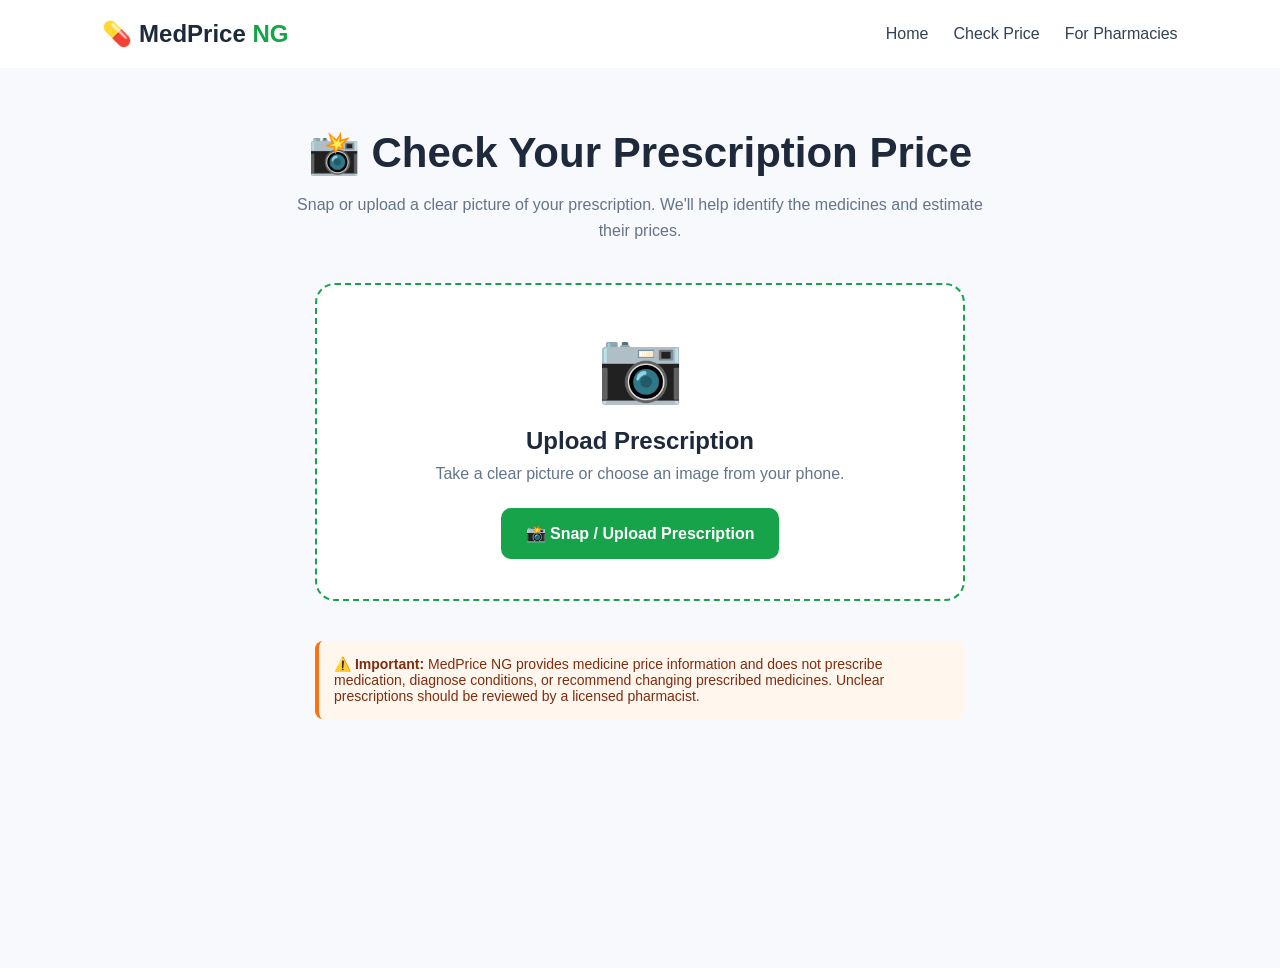
==== check-price.html @ c94e7ce8 "Create check-price.html" ====
<!DOCTYPE html>
<html lang="en">
<head>
<meta charset="UTF-8">
<meta name="viewport" content="width=device-width, initial-scale=1.0">

<title>Check Prescription Price | MedPrice NG</title>

<link rel="stylesheet" href="style.css">

<style>

.check-page {
  min-height: 100vh;
  padding: 60px 7%;
  background: #f7f9fc;
}

.check-header {
  text-align: center;
  max-width: 700px;
  margin: auto;
}

.check-header h1 {
  font-size: 42px;
  margin-bottom: 15px;
}

.check-header p {
  color: #64748b;
  line-height: 1.6;
}

.upload-box {
  max-width: 650px;
  margin: 40px auto;
  background: white;
  border-radius: 20px;
  padding: 40px;
  text-align: center;
  border: 2px dashed #16a34a;
}

.camera-icon {
  font-size: 70px;
  margin-bottom: 20px;
}

.upload-box h2 {
  margin-bottom: 10px;
}

.upload-box p {
  color: #64748b;
  margin-bottom: 25px;
}

.upload-btn {
  display: inline-block;
  background: #16a34a;
  color: white;
  padding: 16px 25px;
  border-radius: 10px;
  cursor: pointer;
  font-weight: bold;
}

.upload-btn:hover {
  background: #15803d;
}

#prescriptionImage {
  display: none;
}

.preview-container {
  display: none;
  max-width: 650px;
  margin: 30px auto;
  text-align: center;
}

.preview-container img {
  max-width: 100%;
  max-height: 400px;
  border-radius: 15px;
}

.analyse-btn {
  margin-top: 20px;
  background: #052e16;
  color: white;
  border: none;
  padding: 16px 30px;
  border-radius: 10px;
  font-size: 16px;
  cursor: pointer;
}

.analyse-btn:hover {
  background: #14532d;
}

.result-box {
  display: none;
  max-width: 750px;
  margin: 40px auto;
  background: white;
  padding: 35px;
  border-radius: 20px;
}

.result-box h2 {
  text-align: center;
  margin-bottom: 25px;
}

.loading {
  display: none;
  text-align: center;
  margin-top: 25px;
  color: #16a34a;
  font-weight: bold;
}

.notice {
  max-width: 650px;
  margin: auto;
  background: #fff7ed;
  border-left: 4px solid #f97316;
  padding: 15px;
  border-radius: 8px;
  font-size: 14px;
  color: #7c2d12;
}

</style>
</head>

<body>

<nav>
  <div class="logo">
    💊 MedPrice <span>NG</span>
  </div>

  <div class="nav-links">
    <a href="index.html">Home</a>
    <a href="check-price.html">Check Price</a>
    <a href="pharmacy.html">For Pharmacies</a>
  </div>
</nav>


<section class="check-page">

  <div class="check-header">

    <h1>📸 Check Your Prescription Price</h1>

    <p>
      Snap or upload a clear picture of your prescription.
      We'll help identify the medicines and estimate their prices.
    </p>

  </div>


  <div class="upload-box">

    <div class="camera-icon">📷</div>

    <h2>Upload Prescription</h2>

    <p>
      Take a clear picture or choose an image from your phone.
    </p>

    <label for="prescriptionImage" class="upload-btn">
      📸 Snap / Upload Prescription
    </label>

    <input
      type="file"
      id="prescriptionImage"
      accept="image/*"
      capture="environment"
    >

  </div>


  <div class="preview-container" id="previewContainer">

    <h3>Your Prescription</h3>

    <br>

    <img id="imagePreview">

    <br>

    <button class="analyse-btn" onclick="analysePrescription()">
      🤖 Analyse Prescription & Check Prices
    </button>

    <div class="loading" id="loading">
      ⏳ Analysing prescription...
    </div>

  </div>


  <div class="result-box" id="resultBox">

    <h2>💊 Prescription Analysis</h2>

    <p id="resultText">
      Your prescription results will appear here.
    </p>

  </div>


  <div class="notice">

    ⚠️ <strong>Important:</strong> MedPrice NG provides medicine price
    information and does not prescribe medication, diagnose conditions,
    or recommend changing prescribed medicines. Unclear prescriptions
    should be reviewed by a licensed pharmacist.

  </div>

</section>


<script>

const prescriptionImage =
document.getElementById("prescriptionImage");

const imagePreview =
document.getElementById("imagePreview");

const previewContainer =
document.getElementById("previewContainer");


prescriptionImage.addEventListener("change", function() {

  const file = this.files[0];

  if (file) {

    imagePreview.src =
    URL.createObjectURL(file);

    previewContainer.style.display = "block";

  }

});


function analysePrescription() {

  document.getElementById("loading").style.display = "block";

  /*
  NEXT VERSION:

  The uploaded image will be sent to:

  1. OCR / AI service
  2. Medicine identification system
  3. Firebase medicine price database
  4. Pharmacy comparison system

  */

  setTimeout(function() {

    document.getElementById("loading").style.display = "none";

    document.getElementById("resultBox").style.display = "block";

    document.getElementById("resultText").innerHTML = `

      <strong>Prescription uploaded successfully.</strong>

      <br><br>

      🤖 AI prescription analysis will be connected in the next stage.

      <br><br>

      💊 The system will identify medicines, strength,
      dosage and quantity before checking participating
      pharmacy prices.

    `;

  }, 1500);

}

</script>

</body>
  </html>
---- style.css ----
* {
  margin: 0;
  padding: 0;
  box-sizing: border-box;
  font-family: Arial, sans-serif;
}

body {
  background: #f7f9fc;
  color: #1e293b;
}

/* Navigation */

nav {
  display: flex;
  justify-content: space-between;
  align-items: center;
  padding: 20px 8%;
  background: white;
}

.logo {
  font-size: 24px;
  font-weight: bold;
}

.logo span {
  color: #16a34a;
}

.nav-links {
  display: flex;
  gap: 25px;
}

.nav-links a {
  text-decoration: none;
  color: #334155;
  font-weight: 500;
}

/* Hero */

.hero {
  min-height: 80vh;
  display: flex;
  align-items: center;
  padding: 80px 10%;
  background:
    radial-gradient(circle at top right, #dcfce7, transparent 40%),
    #f8fafc;
}

.hero-content {
  max-width: 750px;
}

.badge {
  display: inline-block;
  background: #dcfce7;
  color: #15803d;
  padding: 10px 16px;
  border-radius: 30px;
  font-size: 14px;
  margin-bottom: 25px;
}

.hero h1 {
  font-size: 65px;
  line-height: 1.1;
  margin-bottom: 25px;
}

.hero h1 span {
  color: #16a34a;
}

.hero p {
  font-size: 20px;
  line-height: 1.6;
  color: #64748b;
  max-width: 650px;
}

.hero-buttons {
  display: flex;
  gap: 15px;
  margin-top: 35px;
  flex-wrap: wrap;
}

.primary-btn,
.secondary-btn {
  padding: 16px 24px;
  border-radius: 10px;
  text-decoration: none;
  font-weight: bold;
  display: inline-block;
}

.primary-btn {
  background: #16a34a;
  color: white;
}

.secondary-btn {
  background: white;
  color: #16a34a;
  border: 2px solid #16a34a;
}

.disclaimer {
  font-size: 13px !important;
  margin-top: 25px;
}

/* How It Works */

.how-it-works {
  padding: 90px 10%;
  text-align: center;
}

.how-it-works h2 {
  font-size: 40px;
  margin-bottom: 60px;
}

.steps {
  display: grid;
  grid-template-columns: repeat(4, 1fr);
  gap: 25px;
}

.step {
  background: white;
  padding: 35px 25px;
  border-radius: 15px;
  box-shadow: 0 10px 30px rgba(0,0,0,0.05);
}

.step-number {
  width: 50px;
  height: 50px;
  background: #16a34a;
  color: white;
  border-radius: 50%;
  display: flex;
  align-items: center;
  justify-content: center;
  margin: auto auto 20px;
  font-weight: bold;
}

.step h3 {
  margin-bottom: 15px;
}

.step p {
  color: #64748b;
  line-height: 1.6;
}

/* Why Section */

.why {
  padding: 100px 10%;
  background: #052e16;
  color: white;
  text-align: center;
}

.why h2 {
  font-size: 45px;
  max-width: 800px;
  margin: auto;
}

.why p {
  max-width: 700px;
  margin: 25px auto 35px;
  line-height: 1.7;
  color: #d1fae5;
}

.why .primary-btn {
  background: white;
  color: #15803d;
}

/* Footer */

footer {
  background: #020617;
  color: white;
  text-align: center;
  padding: 45px 20px;
}

footer p {
  margin-top: 10px;
  color: #94a3b8;
}

.footer-small {
  font-size: 13px;
  max-width: 500px;
  margin: 20px auto;
}

/* Mobile */

@media(max-width: 768px) {

  nav {
    padding: 18px 5%;
  }

  .nav-links {
    display: none;
  }

  .hero {
    padding: 70px 7%;
  }

  .hero h1 {
    font-size: 45px;
  }

  .hero p {
    font-size: 17px;
  }

  .steps {
    grid-template-columns: 1fr;
  }

  .how-it-works h2 {
    font-size: 32px;
  }

  .why h2 {
    font-size: 34px;
  }

}
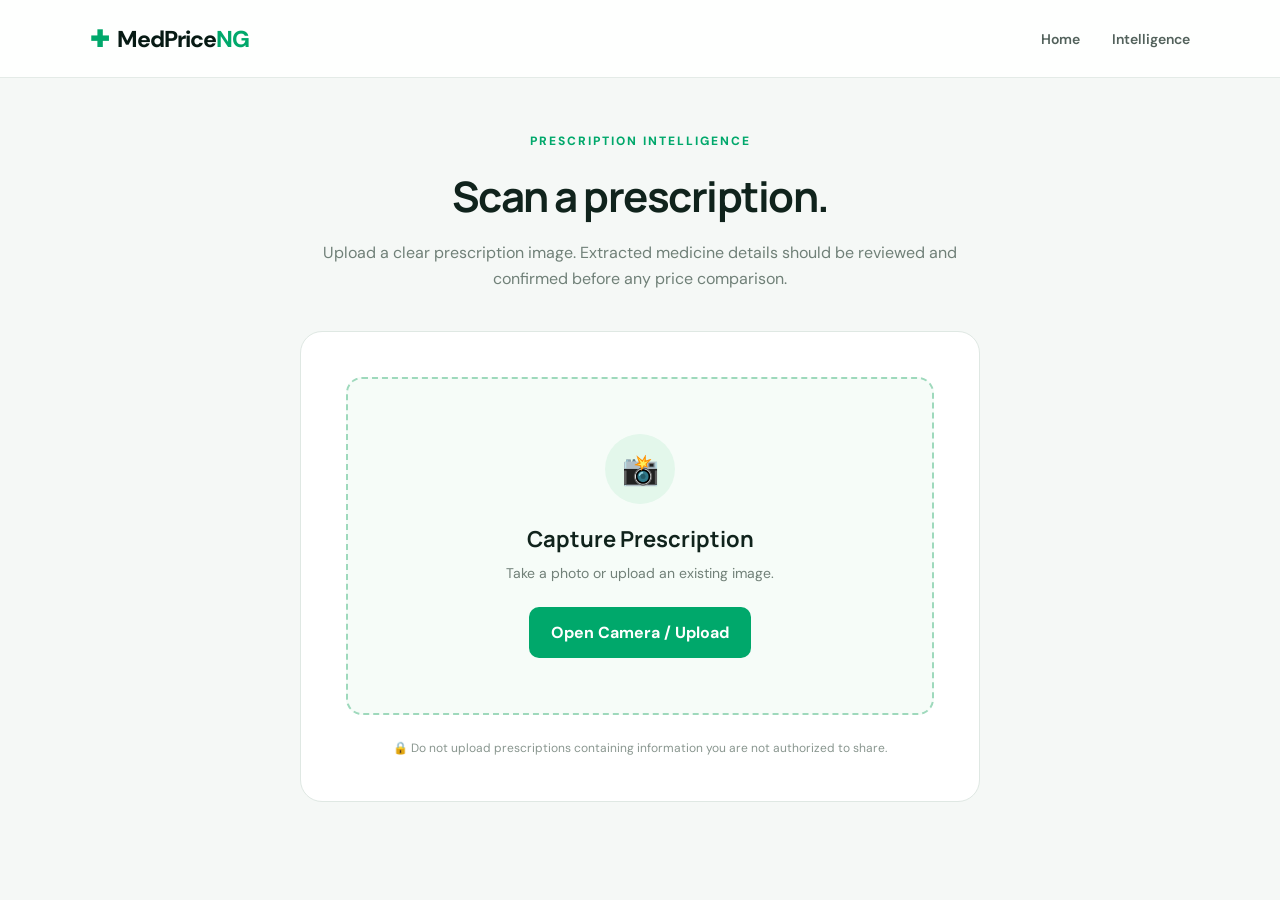
==== commit 812bffc0: "Revamp check-price.html layout and styles Updated the layout and styling of the prescription price c" ====
--- a/check-price.html
+++ b/check-price.html
@@ -4,135 +4,385 @@
 <meta charset="UTF-8">
 <meta name="viewport" content="width=device-width, initial-scale=1.0">
 
-<title>Check Prescription Price | MedPrice NG</title>
+<title>Prescription Scanner | MedPrice NG</title>
 
 <link rel="stylesheet" href="style.css">
 
 <style>
 
-.check-page {
-  min-height: 100vh;
-  padding: 60px 7%;
-  background: #f7f9fc;
-}
-
-.check-header {
+body {
+  background: #f5f8f6;
+}
+
+/* PAGE */
+
+.scanner-page {
+  min-height: calc(100vh - 78px);
+  padding: 55px 7%;
+}
+
+/* HEADER */
+
+.scanner-header {
   text-align: center;
   max-width: 700px;
+  margin: 0 auto 40px;
+}
+
+.scanner-header h1 {
+  font-size: 42px;
+  letter-spacing: -1.5px;
+}
+
+.scanner-header p {
+  color: #708078;
+  margin-top: 15px;
+  line-height: 1.6;
+}
+
+/* UPLOAD */
+
+.upload-card {
+  max-width: 680px;
   margin: auto;
-}
-
-.check-header h1 {
-  font-size: 42px;
-  margin-bottom: 15px;
-}
-
-.check-header p {
-  color: #64748b;
-  line-height: 1.6;
-}
-
-.upload-box {
-  max-width: 650px;
-  margin: 40px auto;
   background: white;
-  border-radius: 20px;
-  padding: 40px;
+  border: 1px solid #dfe8e3;
+  border-radius: 22px;
+  padding: 45px;
   text-align: center;
-  border: 2px dashed #16a34a;
-}
-
-.camera-icon {
-  font-size: 70px;
-  margin-bottom: 20px;
-}
-
-.upload-box h2 {
-  margin-bottom: 10px;
-}
-
-.upload-box p {
-  color: #64748b;
-  margin-bottom: 25px;
-}
-
-.upload-btn {
+}
+
+.upload-zone {
+  border: 2px dashed #9ed9bc;
+  background: #f6fcf8;
+  border-radius: 16px;
+  padding: 55px 25px;
+}
+
+.camera-circle {
+  width: 70px;
+  height: 70px;
+  background: #e3f7eb;
+  border-radius: 50%;
+  display: flex;
+  justify-content: center;
+  align-items: center;
+  font-size: 30px;
+  margin: auto auto 20px;
+}
+
+.upload-zone h2 {
+  font-size: 22px;
+}
+
+.upload-zone p {
+  color: #718078;
+  margin: 10px auto 25px;
+  font-size: 14px;
+}
+
+.upload-button {
   display: inline-block;
-  background: #16a34a;
+  background: #00a86b;
   color: white;
-  padding: 16px 25px;
+  padding: 15px 22px;
   border-radius: 10px;
+  font-weight: bold;
   cursor: pointer;
-  font-weight: bold;
-}
-
-.upload-btn:hover {
-  background: #15803d;
 }
 
 #prescriptionImage {
   display: none;
 }
 
-.preview-container {
+.security-note {
+  margin-top: 25px;
+  font-size: 12px;
+  color: #89968f;
+}
+
+/* PREVIEW */
+
+.preview-section {
   display: none;
-  max-width: 650px;
-  margin: 30px auto;
+  max-width: 850px;
+  margin: auto;
+}
+
+.preview-grid {
+  display: grid;
+  grid-template-columns: 1fr 1fr;
+  gap: 25px;
+}
+
+.image-card,
+.info-card {
+  background: white;
+  border: 1px solid #e0e7e3;
+  border-radius: 18px;
+  padding: 25px;
+}
+
+.card-label {
+  font-size: 11px;
+  letter-spacing: 1.5px;
+  color: #819089;
+  font-weight: bold;
+  margin-bottom: 20px;
+}
+
+.image-preview {
+  width: 100%;
+  max-height: 400px;
+  object-fit: contain;
+  border-radius: 12px;
+  background: #f4f6f5;
+}
+
+.info-card h2 {
+  font-size: 30px;
+  line-height: 1.15;
+}
+
+.info-card p {
+  color: #718078;
+  line-height: 1.6;
+  margin: 18px 0 30px;
+}
+
+.analyse-button {
+  width: 100%;
+  border: none;
+  background: #071a14;
+  color: white;
+  padding: 17px;
+  border-radius: 10px;
+  font-weight: bold;
+  font-size: 15px;
+  cursor: pointer;
+}
+
+/* ANALYSIS */
+
+.analysis-section {
+  display: none;
+  max-width: 850px;
+  margin: auto;
+}
+
+.analysis-card {
+  background: white;
+  border-radius: 22px;
+  border: 1px solid #e0e7e3;
+  padding: 40px;
+}
+
+.analysis-top {
+  display: flex;
+  justify-content: space-between;
+  align-items: center;
+}
+
+.analysis-top h2 {
+  font-size: 28px;
+}
+
+.live-analysis {
+  color: #00a86b;
+  background: #e8f8ef;
+  padding: 8px 12px;
+  border-radius: 20px;
+  font-size: 11px;
+  font-weight: bold;
+}
+
+/* SCANNER */
+
+.scan-area {
+  height: 260px;
+  margin: 30px 0;
+  background: #071a14;
+  border-radius: 16px;
+  position: relative;
+  overflow: hidden;
+}
+
+.scan-area img {
+  width: 100%;
+  height: 100%;
+  object-fit: contain;
+  opacity: 0.6;
+}
+
+.scan-line {
+  position: absolute;
+  width: 100%;
+  height: 3px;
+  background: #00e68a;
+  top: 0;
+  box-shadow: 0 0 15px #00e68a;
+  animation: scan 2s linear infinite;
+}
+
+@keyframes scan {
+  0% { top: 0; }
+  100% { top: 100%; }
+}
+
+/* PROCESSING */
+
+.processing-list {
+  margin-top: 25px;
+}
+
+.process-item {
+  padding: 16px 0;
+  border-bottom: 1px solid #edf1ef;
+  color: #8a9690;
+  display: flex;
+  justify-content: space-between;
+}
+
+.process-item.active {
+  color: #15231d;
+  font-weight: bold;
+}
+
+.process-item.complete {
+  color: #00a86b;
+}
+
+/* RESULTS */
+
+.results-section {
+  display: none;
+  max-width: 900px;
+  margin: auto;
+}
+
+.results-header {
   text-align: center;
-}
-
-.preview-container img {
-  max-width: 100%;
-  max-height: 400px;
-  border-radius: 15px;
-}
-
-.analyse-btn {
-  margin-top: 20px;
-  background: #052e16;
+  margin-bottom: 30px;
+}
+
+.results-header h1 {
+  font-size: 38px;
+}
+
+.results-header p {
+  color: #718078;
+  margin-top: 12px;
+}
+
+/* MEDICINE TABLE */
+
+.medicine-card {
+  background: white;
+  border-radius: 18px;
+  border: 1px solid #e0e7e3;
+  overflow: hidden;
+}
+
+.medicine-row {
+  display: grid;
+  grid-template-columns: 2fr 1fr 1fr 80px;
+  gap: 15px;
+  padding: 20px 25px;
+  border-bottom: 1px solid #edf1ef;
+  align-items: center;
+}
+
+.medicine-row.header {
+  background: #f7faf8;
+  font-size: 10px;
+  font-weight: bold;
+  color: #829089;
+  letter-spacing: 1px;
+}
+
+.medicine-name {
+  font-weight: bold;
+}
+
+.confidence {
+  background: #e8f8ef;
+  color: #008653;
+  padding: 6px 9px;
+  border-radius: 20px;
+  font-size: 11px;
+  display: inline-block;
+}
+
+.edit-button {
+  border: 1px solid #dce5e0;
+  background: white;
+  padding: 8px;
+  border-radius: 7px;
+  cursor: pointer;
+}
+
+.confirm-area {
+  margin-top: 25px;
+  background: #071a14;
   color: white;
+  padding: 30px;
+  border-radius: 18px;
+  display: flex;
+  justify-content: space-between;
+  align-items: center;
+}
+
+.confirm-area p {
+  color: #a6b8af;
+  font-size: 13px;
+  margin-top: 7px;
+}
+
+.confirm-button {
   border: none;
-  padding: 16px 30px;
+  background: #00a86b;
+  color: white;
+  padding: 15px 20px;
   border-radius: 10px;
-  font-size: 16px;
+  font-weight: bold;
   cursor: pointer;
 }
 
-.analyse-btn:hover {
-  background: #14532d;
-}
-
-.result-box {
-  display: none;
-  max-width: 750px;
-  margin: 40px auto;
-  background: white;
-  padding: 35px;
-  border-radius: 20px;
-}
-
-.result-box h2 {
-  text-align: center;
-  margin-bottom: 25px;
-}
-
-.loading {
-  display: none;
-  text-align: center;
-  margin-top: 25px;
-  color: #16a34a;
-  font-weight: bold;
-}
-
-.notice {
-  max-width: 650px;
-  margin: auto;
-  background: #fff7ed;
-  border-left: 4px solid #f97316;
-  padding: 15px;
-  border-radius: 8px;
-  font-size: 14px;
-  color: #7c2d12;
+/* MOBILE */
+
+@media(max-width: 700px) {
+
+  .scanner-page {
+    padding: 35px 5%;
+  }
+
+  .scanner-header h1 {
+    font-size: 32px;
+  }
+
+  .upload-card {
+    padding: 20px;
+  }
+
+  .preview-grid {
+    grid-template-columns: 1fr;
+  }
+
+  .medicine-row {
+    grid-template-columns: 1.5fr 1fr 70px;
+    font-size: 13px;
+  }
+
+  .medicine-row div:nth-child(3) {
+    display: none;
+  }
+
+  .confirm-area {
+    flex-direction: column;
+    align-items: flex-start;
+    gap: 20px;
+  }
+
 }
 
 </style>
@@ -140,168 +390,374 @@
 
 <body>
 
-<nav>
-  <div class="logo">
-    💊 MedPrice <span>NG</span>
-  </div>
+<nav class="navbar">
+
+  <a href="index.html" class="logo">
+    <span class="logo-icon">✚</span>
+    MedPrice<span>NG</span>
+  </a>
 
   <div class="nav-links">
     <a href="index.html">Home</a>
-    <a href="check-price.html">Check Price</a>
-    <a href="pharmacy.html">For Pharmacies</a>
+    <a href="dashboard.html">Intelligence</a>
   </div>
+
 </nav>
 
 
-<section class="check-page">
-
-  <div class="check-header">
-
-    <h1>📸 Check Your Prescription Price</h1>
+<main class="scanner-page">
+
+<!-- UPLOAD SCREEN -->
+
+<section id="uploadSection">
+
+  <div class="scanner-header">
+
+    <div class="section-label">PRESCRIPTION INTELLIGENCE</div>
+
+    <h1>Scan a prescription.</h1>
 
     <p>
-      Snap or upload a clear picture of your prescription.
-      We'll help identify the medicines and estimate their prices.
+      Upload a clear prescription image. Extracted medicine details should
+      be reviewed and confirmed before any price comparison.
     </p>
 
   </div>
 
 
-  <div class="upload-box">
-
-    <div class="camera-icon">📷</div>
-
-    <h2>Upload Prescription</h2>
+  <div class="upload-card">
+
+    <div class="upload-zone">
+
+      <div class="camera-circle">📸</div>
+
+      <h2>Capture Prescription</h2>
+
+      <p>
+        Take a photo or upload an existing image.
+      </p>
+
+      <label for="prescriptionImage" class="upload-button">
+        Open Camera / Upload
+      </label>
+
+      <input
+        type="file"
+        id="prescriptionImage"
+        accept="image/*"
+        capture="environment"
+      >
+
+    </div>
+
+    <p class="security-note">
+      🔒 Do not upload prescriptions containing information you are not authorized to share.
+    </p>
+
+  </div>
+
+</section>
+
+
+<!-- PREVIEW SCREEN -->
+
+<section class="preview-section" id="previewSection">
+
+  <div class="preview-grid">
+
+    <div class="image-card">
+
+      <div class="card-label">PRESCRIPTION IMAGE</div>
+
+      <img id="imagePreview" class="image-preview">
+
+    </div>
+
+
+    <div class="info-card">
+
+      <div class="card-label">READY FOR ANALYSIS</div>
+
+      <h2>Let's understand your prescription.</h2>
+
+      <p>
+        MedPrice will extract potential medicine names and details.
+        You will be asked to confirm the results before price matching.
+      </p>
+
+      <button class="analyse-button" onclick="startAnalysis()">
+        ✦ Analyse Prescription
+      </button>
+
+    </div>
+
+  </div>
+
+</section>
+
+
+<!-- ANALYSIS SCREEN -->
+
+<section class="analysis-section" id="analysisSection">
+
+  <div class="analysis-card">
+
+    <div class="analysis-top">
+
+      <div>
+        <div class="section-label">MEDPRICE ENGINE</div>
+        <h2>Analysing prescription</h2>
+      </div>
+
+      <div class="live-analysis">
+        ● PROCESSING
+      </div>
+
+    </div>
+
+
+    <div class="scan-area">
+
+      <img id="scanImage">
+
+      <div class="scan-line"></div>
+
+    </div>
+
+
+    <div class="processing-list">
+
+      <div class="process-item" id="step1">
+        <span>Reading prescription image</span>
+        <span>○</span>
+      </div>
+
+      <div class="process-item" id="step2">
+        <span>Detecting medicine names</span>
+        <span>○</span>
+      </div>
+
+      <div class="process-item" id="step3">
+        <span>Extracting strength and dosage</span>
+        <span>○</span>
+      </div>
+
+      <div class="process-item" id="step4">
+        <span>Preparing medicines for confirmation</span>
+        <span>○</span>
+      </div>
+
+    </div>
+
+  </div>
+
+</section>
+
+
+<!-- RESULTS -->
+
+<section class="results-section" id="resultsSection">
+
+  <div class="results-header">
+
+    <div class="section-label">EXTRACTION RESULTS</div>
+
+    <h1>Please confirm detected medicines</h1>
 
     <p>
-      Take a clear picture or choose an image from your phone.
+      Review the extracted information carefully. Correct anything unclear
+      before continuing to price comparison.
     </p>
 
-    <label for="prescriptionImage" class="upload-btn">
-      📸 Snap / Upload Prescription
-    </label>
-
-    <input
-      type="file"
-      id="prescriptionImage"
-      accept="image/*"
-      capture="environment"
-    >
-
   </div>
 
 
-  <div class="preview-container" id="previewContainer">
-
-    <h3>Your Prescription</h3>
-
-    <br>
-
-    <img id="imagePreview">
-
-    <br>
-
-    <button class="analyse-btn" onclick="analysePrescription()">
-      🤖 Analyse Prescription & Check Prices
+  <div class="medicine-card">
+
+    <div class="medicine-row header">
+
+      <div>MEDICINE</div>
+      <div>STRENGTH</div>
+      <div>AI CONFIDENCE</div>
+      <div>EDIT</div>
+
+    </div>
+
+
+    <!-- DEMO DATA -->
+
+    <div class="medicine-row">
+
+      <div class="medicine-name">Medicine A</div>
+      <div>500mg</div>
+      <div><span class="confidence">Demo</span></div>
+
+      <button class="edit-button">Edit</button>
+
+    </div>
+
+
+    <div class="medicine-row">
+
+      <div class="medicine-name">Medicine B</div>
+      <div>20mg</div>
+      <div><span class="confidence">Demo</span></div>
+
+      <button class="edit-button">Edit</button>
+
+    </div>
+
+
+    <div class="medicine-row">
+
+      <div class="medicine-name">Medicine C</div>
+      <div>1g</div>
+      <div><span class="confidence">Demo</span></div>
+
+      <button class="edit-button">Edit</button>
+
+    </div>
+
+  </div>
+
+
+  <div class="confirm-area">
+
+    <div>
+      <h2>Ready to check prices?</h2>
+
+      <p>
+        Confirmed medicines will be matched against available price records.
+      </p>
+    </div>
+
+    <button class="confirm-button" onclick="showPriceReport()">
+      Confirm & Check Prices →
     </button>
 
-    <div class="loading" id="loading">
-      ⏳ Analysing prescription...
-    </div>
-
   </div>
 
-
-  <div class="result-box" id="resultBox">
-
-    <h2>💊 Prescription Analysis</h2>
-
-    <p id="resultText">
-      Your prescription results will appear here.
-    </p>
-
-  </div>
-
-
-  <div class="notice">
-
-    ⚠️ <strong>Important:</strong> MedPrice NG provides medicine price
-    information and does not prescribe medication, diagnose conditions,
-    or recommend changing prescribed medicines. Unclear prescriptions
-    should be reviewed by a licensed pharmacist.
-
-  </div>
-
 </section>
 
+</main>
+
 
 <script>
 
-const prescriptionImage =
-document.getElementById("prescriptionImage");
-
-const imagePreview =
-document.getElementById("imagePreview");
-
-const previewContainer =
-document.getElementById("previewContainer");
-
-
-prescriptionImage.addEventListener("change", function() {
-
-  const file = this.files[0];
-
-  if (file) {
-
-    imagePreview.src =
-    URL.createObjectURL(file);
-
-    previewContainer.style.display = "block";
+let uploadedImageURL = "";
+
+
+/* IMAGE UPLOAD */
+
+document
+.getElementById("prescriptionImage")
+.addEventListener("change", function(event) {
+
+  const file = event.target.files[0];
+
+  if (!file) return;
+
+  uploadedImageURL = URL.createObjectURL(file);
+
+  document.getElementById("imagePreview").src =
+  uploadedImageURL;
+
+  document.getElementById("scanImage").src =
+  uploadedImageURL;
+
+
+  document.getElementById("uploadSection")
+  .style.display = "none";
+
+  document.getElementById("previewSection")
+  .style.display = "block";
+
+});
+
+
+/* START ANALYSIS */
+
+function startAnalysis() {
+
+  document.getElementById("previewSection")
+  .style.display = "none";
+
+  document.getElementById("analysisSection")
+  .style.display = "block";
+
+
+  const steps = [
+
+    "step1",
+    "step2",
+    "step3",
+    "step4"
+
+  ];
+
+
+  let current = 0;
+
+
+  function runStep() {
+
+    if (current > 0) {
+
+      const previous =
+      document.getElementById(steps[current - 1]);
+
+      previous.classList.remove("active");
+
+      previous.classList.add("complete");
+
+      previous.querySelector("span:last-child")
+      .innerHTML = "✓";
+
+    }
+
+
+    if (current < steps.length) {
+
+      const step =
+      document.getElementById(steps[current]);
+
+      step.classList.add("active");
+
+      current++;
+
+      setTimeout(runStep, 1300);
+
+    }
+
+    else {
+
+      setTimeout(function() {
+
+        document.getElementById("analysisSection")
+        .style.display = "none";
+
+        document.getElementById("resultsSection")
+        .style.display = "block";
+
+      }, 700);
+
+    }
 
   }
 
-});
-
-
-function analysePrescription() {
-
-  document.getElementById("loading").style.display = "block";
-
-  /*
-  NEXT VERSION:
-
-  The uploaded image will be sent to:
-
-  1. OCR / AI service
-  2. Medicine identification system
-  3. Firebase medicine price database
-  4. Pharmacy comparison system
-
-  */
-
-  setTimeout(function() {
-
-    document.getElementById("loading").style.display = "none";
-
-    document.getElementById("resultBox").style.display = "block";
-
-    document.getElementById("resultText").innerHTML = `
-
-      <strong>Prescription uploaded successfully.</strong>
-
-      <br><br>
-
-      🤖 AI prescription analysis will be connected in the next stage.
-
-      <br><br>
-
-      💊 The system will identify medicines, strength,
-      dosage and quantity before checking participating
-      pharmacy prices.
-
-    `;
-
-  }, 1500);
+
+  runStep();
+
+}
+
+
+/* PRICE REPORT */
+
+function showPriceReport() {
+
+  alert(
+    "Next: MedPrice will match confirmed medicines against verified price records."
+  );
 
 }
 
--- a/style.css
+++ b/style.css
@@ -1,248 +1,533 @@
+@import url('https://fonts.googleapis.com/css2?family=DM+Sans:wght@400;500;600;700&family=Manrope:wght@600;700;800&display=swap');
+
+:root {
+  --green: #00a86b;
+  --dark: #071a14;
+  --ink: #10231c;
+  --muted: #66756f;
+  --line: #e4ebe7;
+  --soft: #f4f8f6;
+}
+
 * {
   margin: 0;
   padding: 0;
   box-sizing: border-box;
-  font-family: Arial, sans-serif;
+}
+
+html {
+  scroll-behavior: smooth;
 }
 
 body {
-  background: #f7f9fc;
-  color: #1e293b;
-}
-
-/* Navigation */
-
-nav {
+  font-family: "DM Sans", sans-serif;
+  color: var(--ink);
+  background: #ffffff;
+}
+
+h1, h2, h3 {
+  font-family: "Manrope", sans-serif;
+}
+
+/* NAVBAR */
+
+.navbar {
+  height: 78px;
+  display: flex;
+  align-items: center;
+  justify-content: space-between;
+  padding: 0 7%;
+  border-bottom: 1px solid var(--line);
+  background: rgba(255,255,255,0.95);
+  position: sticky;
+  top: 0;
+  z-index: 100;
+}
+
+.logo {
+  text-decoration: none;
+  color: var(--dark);
+  font-size: 23px;
+  font-weight: 800;
+  letter-spacing: -1px;
+}
+
+.logo span:not(.logo-icon),
+.footer-logo span:last-child {
+  color: var(--green);
+}
+
+.logo-icon {
+  color: var(--green);
+  margin-right: 5px;
+}
+
+.nav-links {
+  display: flex;
+  gap: 32px;
+}
+
+.nav-links a {
+  text-decoration: none;
+  color: #52615b;
+  font-size: 14px;
+  font-weight: 600;
+}
+
+.nav-btn {
+  text-decoration: none;
+  background: var(--dark);
+  color: white;
+  padding: 12px 19px;
+  border-radius: 9px;
+  font-size: 14px;
+  font-weight: 600;
+}
+
+/* HERO */
+
+.hero {
+  min-height: 650px;
+  display: flex;
+  align-items: center;
+  padding: 100px 10%;
+  position: relative;
+  overflow: hidden;
+  background:
+    radial-gradient(circle at 90% 15%, rgba(0,168,107,0.15), transparent 23%),
+    radial-gradient(circle at 75% 70%, rgba(0,168,107,0.08), transparent 25%),
+    #fbfdfc;
+}
+
+.hero-content {
+  max-width: 820px;
+  position: relative;
+  z-index: 2;
+}
+
+.eyebrow {
+  display: inline-flex;
+  align-items: center;
+  gap: 9px;
+  background: #e7f7ef;
+  color: #08784e;
+  padding: 9px 14px;
+  border-radius: 30px;
+  font-size: 13px;
+  font-weight: 700;
+  margin-bottom: 28px;
+}
+
+.pulse {
+  width: 8px;
+  height: 8px;
+  background: var(--green);
+  border-radius: 50%;
+}
+
+.hero h1 {
+  font-size: clamp(48px, 7vw, 82px);
+  line-height: 1.03;
+  letter-spacing: -4px;
+  max-width: 850px;
+}
+
+.hero h1 span {
+  color: var(--green);
+}
+
+.hero-text {
+  font-size: 19px;
+  color: var(--muted);
+  line-height: 1.7;
+  max-width: 680px;
+  margin-top: 28px;
+}
+
+.hero-buttons {
+  display: flex;
+  gap: 14px;
+  margin-top: 35px;
+  flex-wrap: wrap;
+}
+
+.primary-btn,
+.outline-btn {
+  text-decoration: none;
+  padding: 16px 22px;
+  border-radius: 10px;
+  font-weight: 700;
+  transition: 0.2s;
+}
+
+.primary-btn {
+  background: var(--green);
+  color: white;
+}
+
+.primary-btn:hover {
+  transform: translateY(-2px);
+  box-shadow: 0 10px 25px rgba(0,168,107,0.2);
+}
+
+.outline-btn {
+  color: var(--ink);
+  border: 1px solid #d6dfda;
+  background: white;
+}
+
+.trust-row {
+  display: flex;
+  gap: 25px;
+  flex-wrap: wrap;
+  margin-top: 32px;
+  font-size: 13px;
+  color: #607069;
+}
+
+/* STATS */
+
+.stats {
+  padding: 35px 10%;
+  background: var(--dark);
+  display: grid;
+  grid-template-columns: repeat(3, 1fr);
+  gap: 30px;
+  color: white;
+}
+
+.stats div {
+  border-right: 1px solid rgba(255,255,255,0.15);
+  padding-right: 25px;
+}
+
+.stats div:last-child {
+  border: none;
+}
+
+.stats h2 {
+  font-size: 20px;
+}
+
+.stats p {
+  color: #9eb1a8;
+  margin-top: 8px;
+  font-size: 14px;
+}
+
+/* HOW */
+
+.how {
+  padding: 110px 10%;
+}
+
+.section-label {
+  color: var(--green);
+  font-size: 12px;
+  font-weight: 800;
+  letter-spacing: 2px;
+  margin-bottom: 18px;
+}
+
+.how > h2 {
+  font-size: clamp(34px, 5vw, 58px);
+  line-height: 1.12;
+  letter-spacing: -2px;
+}
+
+.flow-grid {
+  display: grid;
+  grid-template-columns: repeat(4, 1fr);
+  gap: 18px;
+  margin-top: 60px;
+}
+
+.flow-card {
+  border: 1px solid var(--line);
+  border-radius: 16px;
+  padding: 28px;
+  min-height: 270px;
+  position: relative;
+  background: white;
+}
+
+.number {
+  position: absolute;
+  top: 22px;
+  right: 22px;
+  color: #b7c3bd;
+  font-size: 13px;
+  font-weight: 700;
+}
+
+.flow-icon {
+  font-size: 34px;
+  margin: 25px 0;
+}
+
+.flow-card h3 {
+  font-size: 20px;
+  margin-bottom: 10px;
+}
+
+.flow-card p {
+  color: var(--muted);
+  font-size: 14px;
+  line-height: 1.6;
+}
+
+/* INTELLIGENCE */
+
+.intelligence {
+  padding: 110px 10%;
+  background: var(--soft);
+}
+
+.intelligence-content {
+  display: grid;
+  grid-template-columns: 1fr 1fr;
+  gap: 90px;
+  align-items: center;
+}
+
+.intelligence h2 {
+  font-size: clamp(40px, 5vw, 64px);
+  line-height: 1.05;
+  letter-spacing: -3px;
+}
+
+.intelligence-content > div > p {
+  color: var(--muted);
+  line-height: 1.7;
+  margin: 25px 0;
+  max-width: 520px;
+}
+
+.feature {
+  padding: 15px 0;
+  border-bottom: 1px solid #dce6e1;
+  font-weight: 600;
+}
+
+.feature span {
+  color: var(--green);
+  margin-right: 10px;
+}
+
+.intel-card {
+  background: white;
+  padding: 32px;
+  border-radius: 20px;
+  box-shadow: 0 25px 60px rgba(20,50,38,0.08);
+}
+
+.intel-top {
+  display: flex;
+  justify-content: space-between;
+  font-size: 11px;
+  font-weight: 800;
+  letter-spacing: 1px;
+  color: #73817b;
+}
+
+.live {
+  color: var(--green);
+}
+
+.intel-card h3 {
+  margin-top: 45px;
+  font-size: 18px;
+}
+
+.price-range {
+  font-family: "Manrope";
+  font-size: 38px;
+  font-weight: 800;
+  margin: 18px 0 30px;
+}
+
+.price-range span {
+  color: #94a29c;
+}
+
+.intel-bar {
+  height: 10px;
+  background: #e9efec;
+  border-radius: 10px;
+  overflow: hidden;
+}
+
+.bar-fill {
+  height: 100%;
+  width: 65%;
+  background: linear-gradient(90deg, var(--green), #7adcae);
+  border-radius: 10px;
+}
+
+.range-labels {
+  display: flex;
+  justify-content: space-between;
+  color: #87938e;
+  font-size: 11px;
+  margin-top: 8px;
+}
+
+.savings-card {
+  margin-top: 35px;
+  padding: 20px;
+  background: #effaf4;
+  border-radius: 12px;
   display: flex;
   justify-content: space-between;
   align-items: center;
-  padding: 20px 8%;
-  background: white;
-}
-
-.logo {
+}
+
+.savings-card span {
+  font-size: 13px;
+  color: #527061;
+}
+
+.savings-card strong {
+  color: var(--green);
+  font-size: 20px;
+}
+
+.demo-note {
+  font-size: 11px;
+  margin-top: 20px !important;
+  color: #8b9691 !important;
+}
+
+/* ENTERPRISE */
+
+.enterprise {
+  padding: 100px 10%;
+}
+
+.enterprise-box {
+  background: var(--dark);
+  color: white;
+  border-radius: 24px;
+  padding: 65px;
+  display: flex;
+  justify-content: space-between;
+  gap: 40px;
+  align-items: center;
+}
+
+.enterprise h2 {
+  font-size: clamp(32px, 4vw, 50px);
+  line-height: 1.1;
+  letter-spacing: -2px;
+}
+
+.enterprise p {
+  color: #a5b5ae;
+  line-height: 1.6;
+  margin-top: 20px;
+  max-width: 600px;
+}
+
+.enterprise-tags {
+  display: flex;
+  flex-wrap: wrap;
+  gap: 10px;
+  max-width: 260px;
+}
+
+.enterprise-tags span {
+  border: 1px solid rgba(255,255,255,0.2);
+  padding: 11px 14px;
+  border-radius: 30px;
+  font-size: 13px;
+}
+
+/* FOOTER */
+
+footer {
+  padding: 55px 10%;
+  background: #030b08;
+  color: white;
+}
+
+.footer-logo {
   font-size: 24px;
-  font-weight: bold;
-}
-
-.logo span {
-  color: #16a34a;
-}
-
-.nav-links {
-  display: flex;
-  gap: 25px;
-}
-
-.nav-links a {
-  text-decoration: none;
-  color: #334155;
-  font-weight: 500;
-}
-
-/* Hero */
-
-.hero {
-  min-height: 80vh;
-  display: flex;
-  align-items: center;
-  padding: 80px 10%;
-  background:
-    radial-gradient(circle at top right, #dcfce7, transparent 40%),
-    #f8fafc;
-}
-
-.hero-content {
-  max-width: 750px;
-}
-
-.badge {
-  display: inline-block;
-  background: #dcfce7;
-  color: #15803d;
-  padding: 10px 16px;
-  border-radius: 30px;
-  font-size: 14px;
-  margin-bottom: 25px;
-}
-
-.hero h1 {
-  font-size: 65px;
-  line-height: 1.1;
-  margin-bottom: 25px;
-}
-
-.hero h1 span {
-  color: #16a34a;
-}
-
-.hero p {
-  font-size: 20px;
+  font-weight: 800;
+}
+
+.footer-logo > span:first-child {
+  color: var(--green);
+}
+
+footer p {
+  color: #81918a;
+  margin-top: 12px;
+}
+
+footer small {
+  display: block;
+  max-width: 550px;
+  margin-top: 25px;
+  color: #62726b;
   line-height: 1.6;
-  color: #64748b;
-  max-width: 650px;
-}
-
-.hero-buttons {
-  display: flex;
-  gap: 15px;
-  margin-top: 35px;
-  flex-wrap: wrap;
-}
-
-.primary-btn,
-.secondary-btn {
-  padding: 16px 24px;
-  border-radius: 10px;
-  text-decoration: none;
-  font-weight: bold;
-  display: inline-block;
-}
-
-.primary-btn {
-  background: #16a34a;
-  color: white;
-}
-
-.secondary-btn {
-  background: white;
-  color: #16a34a;
-  border: 2px solid #16a34a;
-}
-
-.disclaimer {
-  font-size: 13px !important;
-  margin-top: 25px;
-}
-
-/* How It Works */
-
-.how-it-works {
-  padding: 90px 10%;
-  text-align: center;
-}
-
-.how-it-works h2 {
-  font-size: 40px;
-  margin-bottom: 60px;
-}
-
-.steps {
-  display: grid;
-  grid-template-columns: repeat(4, 1fr);
-  gap: 25px;
-}
-
-.step {
-  background: white;
-  padding: 35px 25px;
-  border-radius: 15px;
-  box-shadow: 0 10px 30px rgba(0,0,0,0.05);
-}
-
-.step-number {
-  width: 50px;
-  height: 50px;
-  background: #16a34a;
-  color: white;
-  border-radius: 50%;
-  display: flex;
-  align-items: center;
-  justify-content: center;
-  margin: auto auto 20px;
-  font-weight: bold;
-}
-
-.step h3 {
-  margin-bottom: 15px;
-}
-
-.step p {
-  color: #64748b;
-  line-height: 1.6;
-}
-
-/* Why Section */
-
-.why {
-  padding: 100px 10%;
-  background: #052e16;
-  color: white;
-  text-align: center;
-}
-
-.why h2 {
-  font-size: 45px;
-  max-width: 800px;
-  margin: auto;
-}
-
-.why p {
-  max-width: 700px;
-  margin: 25px auto 35px;
-  line-height: 1.7;
-  color: #d1fae5;
-}
-
-.why .primary-btn {
-  background: white;
-  color: #15803d;
-}
-
-/* Footer */
-
-footer {
-  background: #020617;
-  color: white;
-  text-align: center;
-  padding: 45px 20px;
-}
-
-footer p {
-  margin-top: 10px;
-  color: #94a3b8;
-}
-
-.footer-small {
-  font-size: 13px;
-  max-width: 500px;
-  margin: 20px auto;
-}
-
-/* Mobile */
-
-@media(max-width: 768px) {
-
-  nav {
-    padding: 18px 5%;
-  }
+}
+
+/* MOBILE */
+
+@media (max-width: 850px) {
 
   .nav-links {
     display: none;
   }
 
+  .navbar {
+    padding: 0 5%;
+  }
+
+  .nav-btn {
+    font-size: 12px;
+    padding: 10px 12px;
+  }
+
   .hero {
-    padding: 70px 7%;
+    padding: 90px 7%;
+    min-height: 620px;
   }
 
   .hero h1 {
-    font-size: 45px;
-  }
-
-  .hero p {
-    font-size: 17px;
-  }
-
-  .steps {
+    letter-spacing: -2px;
+  }
+
+  .stats {
     grid-template-columns: 1fr;
-  }
-
-  .how-it-works h2 {
-    font-size: 32px;
-  }
-
-  .why h2 {
-    font-size: 34px;
-  }
-
-}
+    padding: 35px 7%;
+  }
+
+  .stats div {
+    border-right: none;
+    border-bottom: 1px solid rgba(255,255,255,0.15);
+    padding: 15px 0;
+  }
+
+  .flow-grid {
+    grid-template-columns: 1fr;
+  }
+
+  .how,
+  .intelligence,
+  .enterprise {
+    padding: 80px 7%;
+  }
+
+  .intelligence-content {
+    grid-template-columns: 1fr;
+    gap: 50px;
+  }
+
+  .enterprise-box {
+    padding: 35px 25px;
+    flex-direction: column;
+    align-items: flex-start;
+  }
+
+}
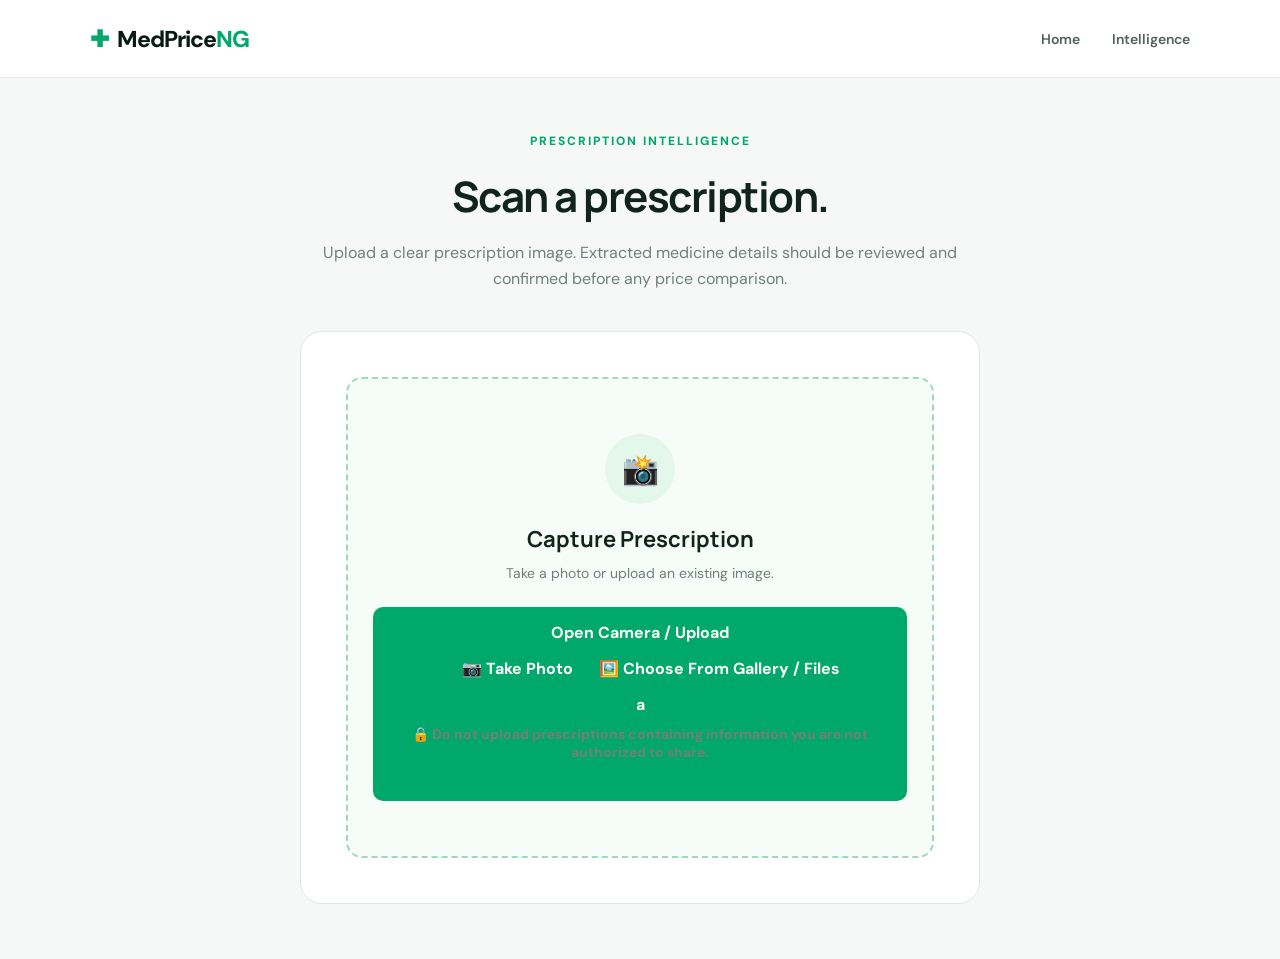
==== commit 7e5080ec: "Update check-price.html" ====
--- a/check-price.html
+++ b/check-price.html
@@ -439,18 +439,39 @@
 
       <label for="prescriptionImage" class="upload-button">
         Open Camera / Upload
-      </label>
-
-      <input
-        type="file"
-        id="prescriptionImage"
-        accept="image/*"
-        capture="environment"
-      >
-
-    </div>
-
-    <p class="security-note">
+      <div class="upload-options">
+
+  <label for="cameraInput" class="upload-button">
+    📷 Take Photo
+  </label>
+
+  <label for="fileInput" class="file-button">
+    🖼️ Choose From Gallery / Files
+  </label>
+
+</div>
+
+
+<!-- CAMERA -->
+
+<input
+  type="file"
+  id="cameraInput"
+  accept="image/*"
+  capture="environment"
+  style="display:none"
+>
+
+
+<!-- GALLERY / FILES -->
+
+<input
+  type="file"
+  id="fileInput"
+  accept="image/*"
+  style="display:none"
+>
+        a<p class="security-note">
       🔒 Do not upload prescriptions containing information you are not authorized to share.
     </p>
 
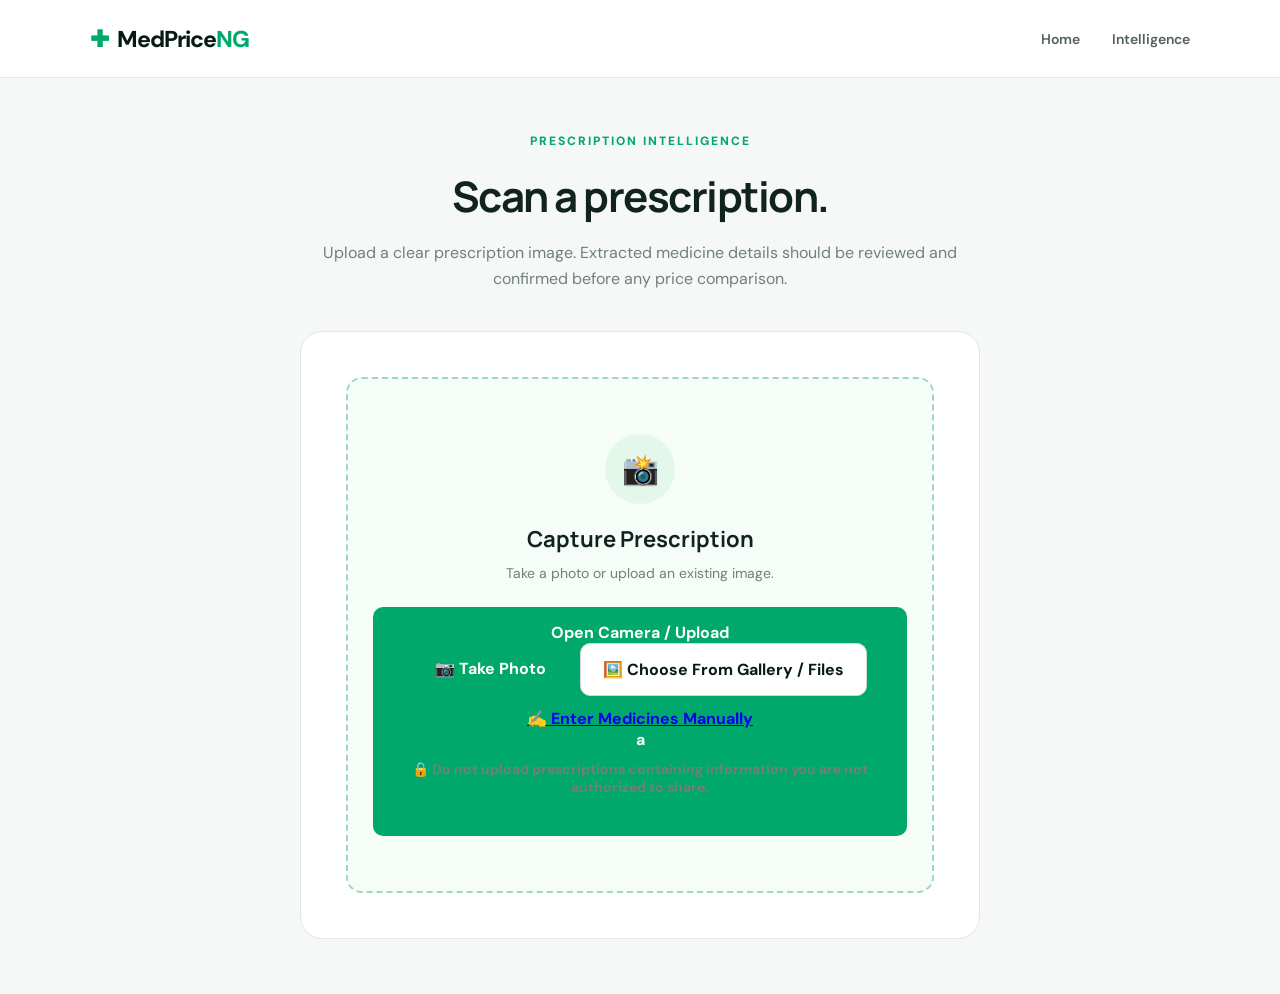
==== commit 5a27a299: "Add manual entry link for medicines" ====
--- a/check-price.html
+++ b/check-price.html
@@ -448,7 +448,10 @@
   <label for="fileInput" class="file-button">
     🖼️ Choose From Gallery / Files
   </label>
-
+   <a href="manual-entry.html" class="manual-button">
+  ✍️ Enter Medicines Manually
+</a>
+        
 </div>
 
 
--- a/style.css
+++ b/style.css
@@ -531,3 +531,24 @@
   }
 
 }
+.upload-options {
+  display: flex;
+  justify-content: center;
+  gap: 12px;
+  flex-wrap: wrap;
+}
+
+.file-button {
+  display: inline-block;
+  background: white;
+  color: #071a14;
+  padding: 15px 22px;
+  border-radius: 10px;
+  font-weight: bold;
+  cursor: pointer;
+  border: 1px solid #cfd9d4;
+}
+
+.file-button:hover {
+  background: #f2f6f4;
+  }
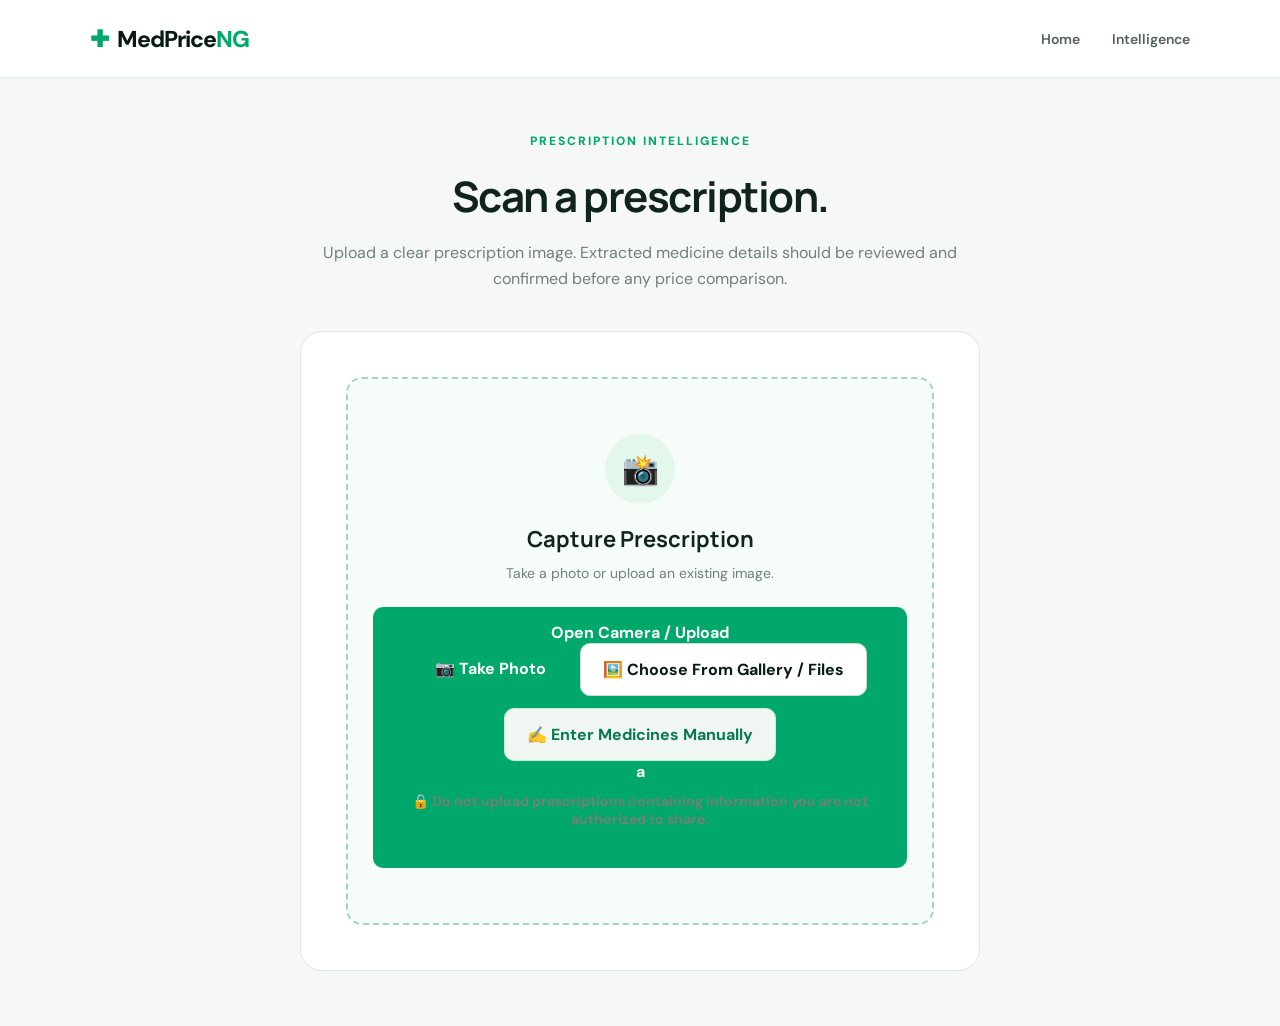
==== commit 085f2c4d: "Update showPriceReport function to redirect Redirect to price-report.html instead of showing an aler" ====
--- a/check-price.html
+++ b/check-price.html
@@ -776,14 +776,11 @@
 
 
 /* PRICE REPORT */
-
 function showPriceReport() {
 
-  alert(
-    "Next: MedPrice will match confirmed medicines against verified price records."
-  );
-
-}
+  window.location.href = "price-report.html";
+
+  }
 
 </script>
 
--- a/style.css
+++ b/style.css
@@ -552,3 +552,17 @@
 .file-button:hover {
   background: #f2f6f4;
   }
+.manual-button {
+  display: inline-block;
+  background: #f0f7f3;
+  color: #08784e;
+  padding: 15px 22px;
+  border-radius: 10px;
+  font-weight: bold;
+  text-decoration: none;
+  border: 1px solid #cce9da;
+}
+
+.manual-button:hover {
+  background: #e4f4eb;
+  }
